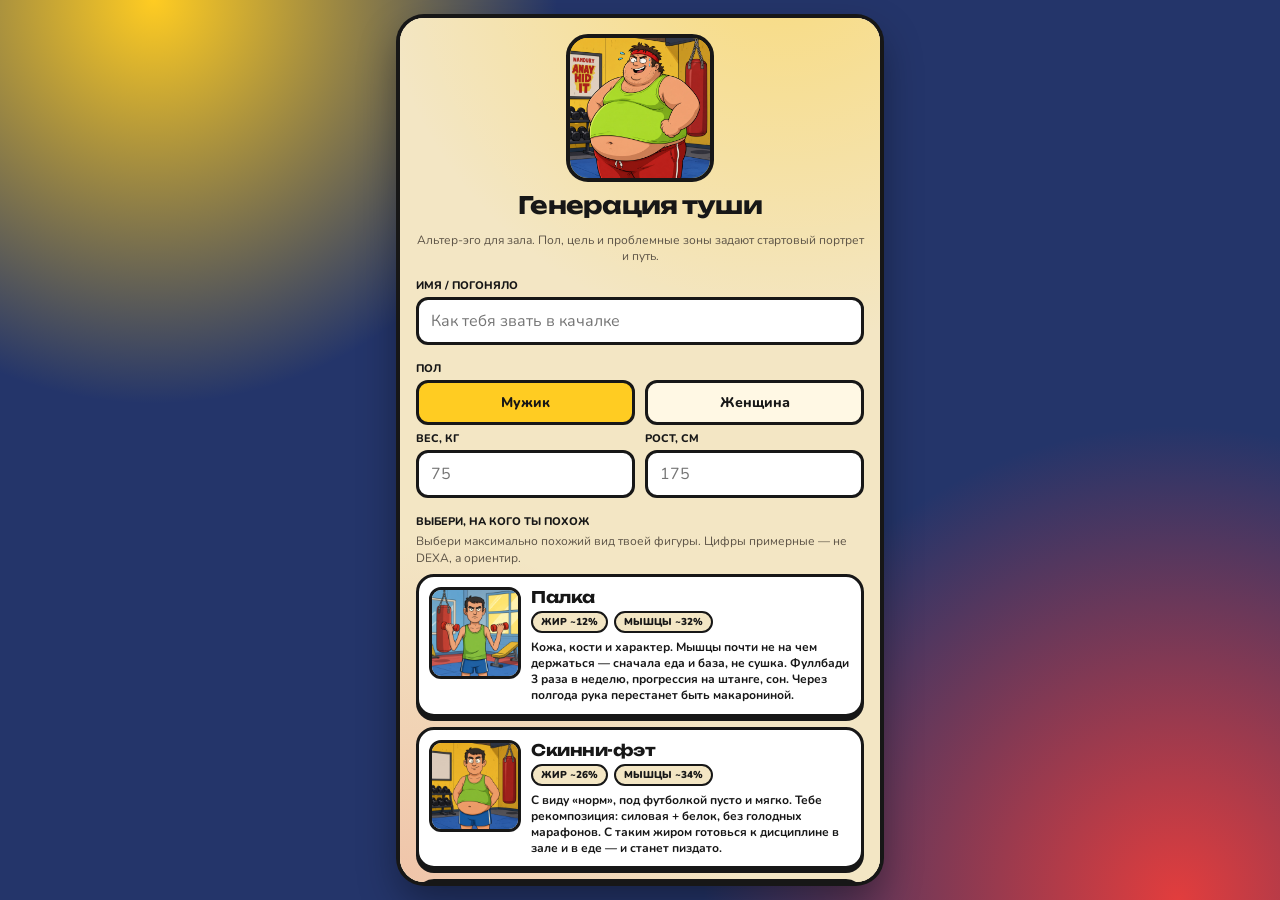
==== index.html @ c58cf20c "Fix Mini App cloud write by calling Telegram storage directly. Keep only the Popkov hero, show a rea" ====
<!DOCTYPE html>
<html lang="ru">
<head>
  <meta charset="UTF-8" />
  <meta name="viewport" content="width=device-width, initial-scale=1, viewport-fit=cover, maximum-scale=1, interactive-widget=overlays-content" />
  <title>Gym RPG — Качалка</title>
  <meta name="theme-color" content="#ffcc22" />
  <script src="https://telegram.org/js/telegram-web-app.js"></script>
  <link rel="preconnect" href="https://fonts.googleapis.com" />
  <link rel="preconnect" href="https://fonts.gstatic.com" crossorigin />
  <link href="https://fonts.googleapis.com/css2?family=Nunito:wght@600;700;800;900&family=Unbounded:wght@700;800;900&display=swap" rel="stylesheet" />
  <link rel="stylesheet" href="css/style.css?v=22" />
</head>
<body>
<div id="boot-veil" class="boot-veil">Грузим героя…</div>
<div class="app">
  <div id="toast"></div>
  <div class="backdrop" id="backdrop"></div>

  <section id="screen-create" class="screen">
    <div class="create-wrap">
      <div class="create-hero"><img id="create-preview" src="assets/hero/m-start-beer.png" alt="" /></div>
      <h2 class="display" style="text-align:center;margin:0 0 6px">Генерация туши</h2>
      <p class="muted" style="text-align:center;margin-bottom:10px">Альтер-эго для зала. Пол, цель и проблемные зоны задают стартовый портрет и путь.</p>
      <p class="muted" id="cloud-status" style="text-align:center;margin-bottom:14px"></p>
      <label class="lbl">Имя / погоняло</label>
      <input class="field" id="char-name" placeholder="Как тебя звать в качалке" enterkeyhint="done" autocomplete="nickname" />
      <label class="lbl">Пол</label>
      <div class="row2">
        <button type="button" class="sex on" data-sex="m">Мужик</button>
        <button type="button" class="sex" data-sex="f">Женщина</button>
      </div>
      <div class="row2">
        <div class="grow">
          <label class="lbl">Вес, кг</label>
          <input class="field" id="char-weight" type="number" min="30" max="250" inputmode="decimal" enterkeyhint="done" placeholder="75" />
        </div>
        <div class="grow">
          <label class="lbl">Рост, см</label>
          <input class="field" id="char-height" type="number" min="120" max="230" inputmode="numeric" enterkeyhint="done" placeholder="175" />
        </div>
      </div>
      <label class="lbl">Выбери, на кого ты похож</label>
      <p class="muted" style="margin:0 0 8px">Выбери максимально похожий вид твоей фигуры. Цифры примерные — не DEXA, а ориентир.</p>
      <div class="body-carousel" id="body-carousel"></div>
      <label class="lbl">Тренировочный стаж</label>
      <div class="exp-chips" id="exp-chips"></div>
      <p class="exp-note" id="exp-note"></p>
      <label class="lbl">Цель</label>
      <select class="field" id="char-goal">
        <option value="gain">Стать машиной (набор)</option>
        <option value="lose">Просушиться (рельеф)</option>
        <option value="fit">Перестать задыхаться (тонус)</option>
      </select>
      <label class="lbl">Проблемные зоны (можно несколько)</label>
      <div class="zones">
        <button type="button" class="zone" data-zone="beer">Пивной живот</button>
        <button type="button" class="zone" data-zone="puzo">Пузико</button>
        <button type="button" class="zone" data-zone="butt">Обвисшая задница</button>
        <button type="button" class="zone" data-zone="arms">Руки-макаронины</button>
        <button type="button" class="zone" data-zone="legs">Куриные ножки</button>
        <button type="button" class="zone" data-zone="slouch">Сутулая псина</button>
        <button type="button" class="zone" data-zone="chest">Впалая грудь</button>
        <button type="button" class="zone" data-zone="neck">Третий подбородок</button>
      </div>
      <button class="btn" id="btn-create">Создать героя</button>
    </div>
  </section>

  <section id="screen-summary" class="screen">
    <div class="create-wrap" id="summary-wrap"></div>
  </section>

  <section id="screen-hero" class="screen">
    <div class="create-wrap" id="hero-screen-wrap"></div>
  </section>

  <section id="screen-app" class="screen">
    <header class="topbar" id="topbar" role="button" tabindex="0" aria-label="Открыть героя">
      <img class="hero-mini" id="top-hero" alt="Герой" />
      <div class="who">
        <b id="top-name">Герой</b>
        <span id="top-title">Ур. 1</span>
        <div class="xp-mini"><i id="top-xp"></i></div>
      </div>
    </header>
    <main>
      <div id="view-map" class="view on">
        <div class="map-scroll" id="world-scroll">
          <div class="world" id="world"></div>
        </div>
        <div class="map-cta">
          <button class="btn pink" id="btn-raid">В бой с текущим боссом</button>
        </div>
      </div>

      <div id="view-plans" class="view">
        <div class="pad">
          <h2 class="display" style="margin:0 0 4px;font-size:20px">Планы</h2>
          <p class="muted" style="margin:0 0 10px">Собери планы заранее. Перед боем выберешь план и день в шторке.</p>
          <div id="plans-list"></div>
          <div class="card compact">
            <h3>Новый план</h3>
            <input class="field" id="plan-name" placeholder="Название плана" enterkeyhint="done" />
            <textarea class="field" id="plan-desc" placeholder="Зачем этот план (необязательно)"></textarea>
            <button class="btn" id="btn-add-plan">Создать план</button>
            <button class="btn ghost" id="btn-template">Вставить шаблон «База»</button>
          </div>
          <div class="card compact" id="program-packs"></div>
        </div>
      </div>

      <div id="view-path" class="view">
        <div class="pad">
          <div class="seg" id="path-tabs">
            <button type="button" data-ptab="xp" class="on">Прокачка</button>
            <button type="button" data-ptab="kills">Трофеи</button>
          </div>
          <div id="path-root"></div>
        </div>
      </div>

      <div id="view-cal" class="view">
        <div class="pad">
          <div class="cal-head">
            <button class="btn tiny ghost" id="cal-prev">←</button>
            <h2 class="display" id="cal-label" style="margin:0;font-size:16px"></h2>
            <button class="btn tiny ghost" id="cal-next">→</button>
          </div>
          <div class="cal-grid" id="cal-grid"></div>
          <div id="cal-day-log" style="margin-top:12px"></div>
        </div>
      </div>

      <div id="view-log" class="view">
        <div class="pad">
          <h2 class="display" style="margin:0 0 8px;font-size:20px">Летопись</h2>
          <div id="history-list"></div>
        </div>
      </div>
    </main>
    <nav class="bottom-nav">
      <button type="button" data-view="map" class="on" aria-label="Карта">
        <svg viewBox="0 0 24 24" aria-hidden="true"><path d="M4 19c3-6 4-3 8-9 3 4 4 1 8 7" fill="none" stroke="currentColor" stroke-width="2.4" stroke-linecap="round"/><circle cx="7" cy="8" r="2.2" fill="currentColor"/><circle cx="17" cy="16" r="2.2" fill="currentColor"/></svg>
        <span>Карта</span>
      </button>
      <button type="button" data-view="plans" aria-label="Планы">
        <svg viewBox="0 0 24 24" aria-hidden="true"><rect x="5" y="3" width="14" height="18" rx="2.5" fill="none" stroke="currentColor" stroke-width="2.2"/><path d="M8 8h8M8 12h8M8 16h5" fill="none" stroke="currentColor" stroke-width="2.2" stroke-linecap="round"/></svg>
        <span>Планы</span>
      </button>
      <button type="button" data-view="path" aria-label="Путь">
        <svg viewBox="0 0 24 24" aria-hidden="true"><path d="M12 3l2.1 4.4 4.9.6-3.6 3.4.9 4.8L12 14.2 7.7 16.8l.9-4.8L5 8l4.9-.6z" fill="currentColor"/></svg>
        <span>Путь</span>
      </button>
      <button type="button" data-view="cal" aria-label="Календарь">
        <svg viewBox="0 0 24 24" aria-hidden="true"><rect x="4" y="5" width="16" height="15" rx="2.5" fill="none" stroke="currentColor" stroke-width="2.2"/><path d="M8 3v4M16 3v4M4 10h16" fill="none" stroke="currentColor" stroke-width="2.2" stroke-linecap="round"/></svg>
        <span>Календарь</span>
      </button>
      <button type="button" data-view="log" aria-label="Журнал">
        <svg viewBox="0 0 24 24" aria-hidden="true"><path d="M6 4h10a3 3 0 013 3v13H8a2 2 0 01-2-2V4z" fill="none" stroke="currentColor" stroke-width="2.2"/><path d="M9 9h7M9 13h7M9 17h4" fill="none" stroke="currentColor" stroke-width="2.2" stroke-linecap="round"/></svg>
        <span>Журнал</span>
      </button>
    </nav>
  </section>

  <section id="screen-battle" class="screen">
    <div class="arena" id="fpv">
      <div class="arena-hud">
        <div class="hp stamina"><i id="stamina-fill"></i><b id="stamina-text">100</b></div>
        <span class="deload-pill" id="deload-flag" hidden>Разгрузка</span>
        <button class="btn tiny ghost finish-raid" id="btn-finish" type="button">Завершить</button>
      </div>
      <div class="boss-stage" id="boss-hitbox">
        <img id="battle-boss" class="boss-fpv" alt="Босс" />
        <div class="blood-layer" id="blood-layer"></div>
        <div class="boss-inscribe" id="battle-boss-name"><span>Босс</span></div>
      </div>
      <div class="hp boss-hp"><i id="hp-fill"></i><b id="hp-text">0 / 0</b></div>
    </div>
    <div class="battle-dock">
      <p class="muted battle-meta" id="battle-day-meta"></p>
      <div class="deck-head">
        <button class="btn tiny ghost" id="deck-prev" type="button">‹</button>
        <div class="deck-dots" id="deck-dots"></div>
        <button class="btn tiny ghost" id="deck-next" type="button">›</button>
      </div>
      <div class="ex-deck" id="deck"></div>
      <div class="hit-bar">
        <button class="btn pink" id="btn-hit" type="button">Нанести урон</button>
      </div>
    </div>
  </section>

  <div class="sheet" id="sheet-finish">
    <div class="grab"></div>
    <h2 class="display" style="margin:0 0 8px;font-size:20px">Завершить рейд?</h2>
    <p>Вы уверены что нужно завершить рейд? Босс ещё может получить.</p>
    <button class="btn pink" id="btn-finish-yes">Уверен, ему хватит</button>
    <button class="btn ghost" id="btn-finish-no">Ещё добью</button>
  </div>

  <div class="modal" id="modal-results" style="max-height:86vh;overflow:auto">
    <h2 class="display" style="margin-top:0">Результаты рейда</h2>
    <div id="results-body"></div>
    <button class="btn lime" id="btn-results-ok">На карту</button>
  </div>

  <div class="sheet" id="sheet">
    <div class="grab"></div>
    <h2 class="display" style="margin:0 0 8px;font-size:20px">Стиль боя</h2>
    <p class="muted" id="sheet-boss"></p>
    <label class="lbl">План</label>
    <div id="sheet-plans"></div>
    <label class="lbl">День</label>
    <div id="sheet-days"></div>
    <label class="check"><input type="checkbox" id="sheet-deload" /> Разгрузочная тренировка (штраф за тот же вес выключен)</label>
    <button class="btn pink" id="btn-start-battle">Ворваться</button>
    <button class="btn ghost" id="btn-sheet-close">Струсить</button>
  </div>

  <div class="modal" id="modal-reward">
    <h2 class="display" id="reward-title" style="margin-top:0">Босс пал</h2>
    <p id="reward-body"></p>
    <button class="btn lime" id="btn-reward-ok">Отлично</button>
  </div>

  <div class="modal" id="modal-event">
    <h2 class="display" id="event-title" style="margin-top:0">Событие</h2>
    <p id="event-text"></p>
    <button class="btn" id="btn-event-ok">Принял</button>
  </div>

  <div class="modal" id="modal-day" style="max-height:86vh;overflow:auto">
    <h2 class="display" id="day-modal-title" style="margin-top:0">День</h2>
    <label class="lbl">Название дня</label>
    <input class="field" id="day-name" placeholder="Например: Жимный" enterkeyhint="done" />
    <label class="lbl">Описание дня</label>
    <textarea class="field" id="day-desc" placeholder="Зачем этот день"></textarea>
    <h3 class="day-sec">Упражнения</h3>
    <div id="day-ex-list"></div>
    <button class="btn ghost" id="btn-add-ex">+ Упражнение</button>
    <div class="flex" style="margin-top:10px">
      <button class="btn ghost" id="btn-day-cancel">Отмена</button>
      <button class="btn" id="btn-day-save">Сохранить</button>
    </div>
  </div>

  <div class="modal" id="modal-nudge">
    <h2 class="display" style="margin-top:0">Время качаться, соберись</h2>
    <blockquote class="quote" id="nudge-quote"></blockquote>
    <p class="quote-src" id="nudge-source"></p>
    <button class="btn lime" id="btn-nudge-ok">Я помню</button>
    <button class="btn ghost" id="btn-nudge-weak">Я слабый гой</button>
  </div>
</div>

<div id="kb-layer" class="kb-layer" aria-hidden="true">
  <div class="kb-sheet" id="kb-sheet">
    <div class="kb-sheet-head" id="kb-sheet-head"></div>
    <div class="kb-sheet-body" id="kb-sheet-body">
      <div id="kb-proxy"></div>
      <div id="kb-hit" hidden>
        <div class="row2">
          <input class="field" id="hit-w" type="text" inputmode="text" enterkeyhint="next" placeholder="Вес, кг · 20+20" />
          <input class="field" id="hit-r" type="text" inputmode="text" enterkeyhint="go" placeholder="Повторы · 8+2" />
        </div>
        <label class="check" id="hit-bw-wrap" hidden>
          <input type="checkbox" id="hit-bw" /> Со своим весом
        </label>
        <button class="btn pink" id="btn-hit-go" type="button">Нанести урон</button>
      </div>
    </div>
  </div>
  <button type="button" class="kb-veil" id="kb-veil" tabindex="-1" aria-label="Закрыть клавиатуру"></button>
</div>

<script src="js/data.js?v=12"></script>
<script src="js/tg.js?v=4"></script>
<script src="js/app.js?v=23"></script>
</body>
</html>
---- css/style.css ----
:root {
  --ink: #171717;
  --ink-soft: #5c5346;
  --paper: #f3e6c4;
  --paper-2: #fff8e4;
  --gold: #ffcc22;
  --gold-2: #ff9900;
  --crimson: #e23d3d;
  --cyan: #3d8fff;
  --lime: #c4f04a;
  --navy: #2a4a9a;
  --ok: #2f9e44;
  --shadow: #171717;
  --nav-h: 70px;
  --top-h: 56px;
  --tg-safe-t: 0px;
  --tg-safe-b: 0px;
  --safe-t: max(env(safe-area-inset-top, 0px), var(--tg-safe-t));
  --safe-b: max(env(safe-area-inset-bottom, 0px), var(--tg-safe-b));
  --app-h: 100dvh;
  --vv-top: 0px;
  --kb: 0px;
}

* { box-sizing: border-box; }

html, body {
  margin: 0;
  width: 100%;
  height: 100%;
  overflow: hidden;
  background: #1a2748;
  color: var(--ink);
  font-family: "Nunito", "Segoe UI", Tahoma, sans-serif;
  overscroll-behavior: none;
}

body {
  display: flex;
  justify-content: center;
  align-items: stretch;
  min-height: var(--app-h, 100dvh);
  height: var(--app-h, 100dvh);
  background:
    radial-gradient(circle at 12% 0%, #ffcc22 0%, transparent 28%),
    radial-gradient(circle at 92% 100%, #e23d3d 0%, transparent 32%),
    #24356a;
}

.app {
  width: 100%;
  max-width: 480px;
  height: var(--app-h, 100dvh);
  max-height: var(--app-h, 100dvh);
  background: var(--navy);
  position: relative;
  overflow: hidden;
  box-shadow: 0 0 0 4px #171717, 0 18px 40px rgba(0,0,0,.4);
}

@media (max-width: 519px) {
  html, body {
    position: fixed;
    left: 0;
    right: 0;
    top: var(--vv-top, 0px);
    width: 100%;
    height: var(--app-h, 100dvh);
  }
  .app {
    max-width: none;
    height: 100%;
    max-height: none;
    box-shadow: none;
  }
}

@media (min-width: 520px) {
  html, body { position: relative; height: 100%; min-height: 100%; overflow: auto; }
  body { padding: 18px 0; align-items: center; }
  .app {
    height: min(calc(100dvh - 36px), 920px);
    max-height: calc(100dvh - 36px);
    min-height: 0;
    border-radius: 24px;
    background: var(--paper);
  }
}

html.tg-app, html.tg-app body {
  position: fixed;
  left: 0;
  right: 0;
  top: 0;
  width: 100%;
  height: var(--app-h, 100dvh);
  overflow: hidden;
}
html.tg-app body { padding: 0; align-items: stretch; }
html.tg-app .app {
  max-width: none;
  width: 100%;
  height: 100%;
  max-height: none;
  min-height: 0;
  border-radius: 0;
  box-shadow: none;
}

.boot-veil {
  position: fixed;
  inset: 0;
  z-index: 9999;
  display: flex;
  align-items: center;
  justify-content: center;
  background: #1a2748;
  color: var(--gold);
  font-family: "Unbounded", "Trebuchet MS", sans-serif;
  font-weight: 800;
  font-size: 18px;
}
html.boot-done .boot-veil { display: none; }

h1, h2, h3, .display {
  font-family: "Unbounded", "Trebuchet MS", sans-serif;
  letter-spacing: -0.03em;
}

button, input, select, textarea {
  font-family: inherit;
  touch-action: manipulation;
}

.screen { display: none; height: 100%; }
.screen.on { display: flex; flex-direction: column; height: 100%; min-height: 0; }

#screen-create, #screen-summary, #screen-hero {
  overflow: hidden;
  background: var(--paper);
}
#screen-create .create-wrap,
#screen-summary .create-wrap,
#screen-hero .create-wrap {
  flex: 1;
  min-height: 0;
  overflow-x: hidden;
  overflow-y: auto;
  -webkit-overflow-scrolling: touch;
  overscroll-behavior: contain;
  touch-action: pan-y;
  padding: max(16px, var(--safe-t)) 16px max(28px, var(--safe-b));
}
#screen-app { height: 100%; min-height: 0; overflow: hidden; background: var(--navy); }
#screen-app main {
  flex: 1;
  min-height: 0;
  overflow: hidden;
}
#view-plans, #view-path, #view-cal, #view-log {
  height: 100%;
  overflow: auto;
  -webkit-overflow-scrolling: touch;
  background: var(--paper);
  scroll-padding: 20px 12px 80px;
}

.view { display: none; }
.view.on { display: block; }

.btn {
  width: 100%;
  border: 3px solid var(--ink);
  background: var(--gold);
  color: var(--ink);
  font-weight: 900;
  font-size: 14px;
  padding: 12px 14px;
  min-height: 44px;
  border-radius: 14px;
  cursor: pointer;
  box-shadow: 0 4px 0 var(--ink);
  text-transform: uppercase;
  letter-spacing: 0.04em;
}
.btn:active { transform: translateY(2px); box-shadow: 0 2px 0 var(--ink); }
.btn[disabled] { opacity: 0.5; pointer-events: none; box-shadow: 0 4px 0 var(--ink); transform: none; }
.btn + .btn { margin-top: 10px; }
.flex > .btn + .btn,
.row2 > .btn + .btn,
.deck-head > .btn + .btn { margin-top: 0; }
.btn.pink { background: var(--crimson); color: #fff; }
.btn.cyan { background: var(--cyan); color: #fff; }
.btn.lime { background: var(--lime); color: var(--ink); }
.btn.ghost {
  background: var(--paper-2);
  color: var(--ink);
}
.btn.tiny {
  width: auto;
  padding: 6px 10px;
  min-height: 36px;
  font-size: 11px;
  border-radius: 10px;
  box-shadow: 0 3px 0 var(--ink);
}

.field {
  width: 100%;
  border: 3px solid var(--ink);
  background: #fff;
  border-radius: 12px;
  padding: 10px 12px;
  font-size: 16px;
  margin-bottom: 10px;
  color: var(--ink);
  scroll-margin: 28px;
  scroll-margin-bottom: 96px;
}
.field:focus, textarea.field:focus, select.field:focus {
  outline: none;
  box-shadow: 0 0 0 3px var(--gold), 0 4px 0 var(--ink);
}
textarea.field { min-height: 64px; resize: vertical; }
label.lbl {
  display: block;
  font-weight: 800;
  font-size: 11px;
  text-transform: uppercase;
  margin: 6px 0 4px;
}

.check {
  display: flex;
  align-items: center;
  gap: 10px;
  font-weight: 800;
  margin: 8px 0;
  user-select: none;
}
.check[hidden], [hidden] { display: none !important; }
.check input { width: 20px; height: 20px; accent-color: var(--gold-2); }

.create-wrap {
  padding: 20px 18px 32px;
  overflow: auto;
  -webkit-overflow-scrolling: touch;
  overscroll-behavior: contain;
  background:
    radial-gradient(circle at 80% -10%, rgba(255,204,34,.45) 0%, transparent 40%),
    radial-gradient(circle at 0% 100%, rgba(226,61,61,.2) 0%, transparent 35%),
    var(--paper);
}
.create-hero {
  display: flex;
  justify-content: center;
  margin-bottom: 8px;
}
.create-hero img {
  width: 148px;
  height: 148px;
  object-fit: contain;
  border-radius: 22px;
  border: 4px solid var(--ink);
  background: var(--gold);
}
.row2 { display: flex; gap: 10px; }

.topbar {
  flex: 0 0 auto;
  flex-shrink: 0;
  min-height: var(--top-h);
  display: flex;
  align-items: center;
  gap: 10px;
  padding: calc(10px + var(--safe-t)) 12px 10px;
  background: var(--gold);
  border-bottom: 4px solid var(--ink);
  position: relative;
  z-index: 4;
  overflow: visible;
  cursor: pointer;
}
.topbar img.hero-mini {
  width: 38px;
  height: 38px;
  object-fit: contain;
  border-radius: 12px;
  border: 3px solid var(--ink);
  background: #fff;
  cursor: pointer;
}
.topbar .who { flex: 1; min-width: 0; }
.topbar .who b {
  display: block;
  font-size: 13px;
  line-height: 1.1;
  white-space: nowrap;
  overflow: hidden;
  text-overflow: ellipsis;
}
.topbar .who span { font-size: 10px; font-weight: 800; opacity: 0.75; }
.xp-mini {
  height: 8px;
  background: #171717;
  border: 2px solid var(--ink);
  border-radius: 99px;
  overflow: hidden;
  margin-top: 3px;
}
.xp-mini i {
  display: block;
  height: 100%;
  background: var(--cyan);
  width: 0%;
}

.bottom-nav {
  flex: 0 0 auto;
  flex-shrink: 0;
  display: flex;
  align-items: center;
  justify-content: space-between;
  gap: 4px;
  width: 100%;
  padding: 8px 8px max(10px, var(--safe-b));
  margin: 0;
  border-radius: 28px 28px 0 0;
  background: linear-gradient(180deg, #ffe27a 0%, #ffcc22 32%, #f0a010 78%, #e08900 100%);
  border-top: 4px solid var(--ink);
  box-shadow:
    inset 0 4px 0 rgba(255,255,255,.38),
    inset 0 -3px 0 rgba(120, 50, 0, .22);
  z-index: 8;
}
.bottom-nav button {
  flex: 1 1 0;
  min-width: 44px;
  max-width: 56px;
  min-height: 46px;
  height: 46px;
  padding: 0;
  border: 3px solid transparent;
  background: transparent;
  color: #fff4d6;
  cursor: pointer;
  border-radius: 99px;
  display: flex;
  flex-direction: row;
  align-items: center;
  justify-content: center;
  gap: 0;
  box-shadow: none;
  font-family: "Unbounded", "Nunito", sans-serif;
  filter: drop-shadow(0 1px 0 rgba(90, 40, 0, .35));
}
.bottom-nav button svg {
  width: 22px;
  height: 22px;
  display: block;
  flex-shrink: 0;
}
.bottom-nav button span {
  max-width: 0;
  margin: 0;
  opacity: 0;
  overflow: hidden;
  white-space: nowrap;
  font-size: 10px;
  font-weight: 900;
  letter-spacing: 0.04em;
  text-transform: uppercase;
  pointer-events: none;
  transition: max-width 0.22s ease, opacity 0.16s ease, margin 0.22s ease;
}
.bottom-nav button.on {
  flex: 1.7 1 auto;
  max-width: none;
  min-width: 118px;
  padding: 0 12px;
  color: #fff6d6;
  background: linear-gradient(180deg, #8a4a1c 0%, #5a2c10 55%, #3d1a08 100%);
  border: 3px solid var(--ink);
  box-shadow: inset 0 3px 0 rgba(255,255,255,.16), 0 3px 0 #2a1408;
  filter: none;
}
.bottom-nav button.on span {
  max-width: 110px;
  opacity: 1;
  margin-left: 7px;
}
.bottom-nav button:active { transform: translateY(1px); }

#view-map {
  height: 100%;
  flex-direction: column;
  overflow: hidden;
}
#view-map.on { display: flex; }
.map-scroll {
  flex: 1;
  min-height: 0;
  overflow-x: hidden;
  overflow-y: auto;
  -webkit-overflow-scrolling: touch;
  overscroll-behavior: contain;
  touch-action: pan-y;
  background:
    radial-gradient(ellipse 90% 42% at 50% -8%, rgba(255, 204, 34, .28), transparent 55%),
    radial-gradient(ellipse 70% 50% at 100% 80%, rgba(226, 61, 61, .14), transparent 50%),
    linear-gradient(180deg, #5b8eef 0%, #2f56c4 34%, #24356a 68%, #162044 100%);
  scrollbar-width: none;
}
.map-scroll::-webkit-scrollbar { width: 0; display: none; }
.world {
  position: relative;
  width: 100%;
  min-height: 100%;
  overflow: hidden;
}
.world svg.map-art {
  position: absolute;
  left: 0;
  top: 0;
  width: 100%;
  height: 100%;
  pointer-events: none;
  overflow: visible;
}
.boss-node {
  position: absolute;
  width: 136px;
  transform: translate(-50%, -50%);
  text-align: center;
  z-index: 2;
}
.boss-node .pedestal {
  width: 86px;
  height: 86px;
  margin: 0 auto;
  border-radius: 22px;
  border: 4px solid var(--ink);
  background: #fff3c2;
  overflow: hidden;
  box-shadow: 0 5px 0 var(--ink);
  position: relative;
}
.boss-node img {
  width: 100%;
  height: 100%;
  object-fit: cover;
  object-position: center 18%;
}
.boss-node.locked .pedestal { filter: grayscale(1) brightness(0.6); }
.boss-node.done .pedestal { box-shadow: 0 5px 0 var(--ink), 0 0 0 4px var(--lime); }
.boss-node.current .pedestal {
  box-shadow: 0 5px 0 var(--ink), 0 0 0 4px var(--crimson);
  animation: pulse 1.4s ease-in-out infinite;
}
.boss-node .lock {
  position: absolute;
  inset: 0;
  display: flex;
  align-items: center;
  justify-content: center;
  font-size: 26px;
  background: rgba(0,0,0,.28);
}
.boss-node.done .lock, .boss-node.current .lock { display: none; }
.boss-node .loc-banner {
  margin: 5px auto 0;
  display: inline-flex;
  align-items: center;
  gap: 4px;
  max-width: 100%;
  background: #fff;
  border: 3px solid var(--ink);
  border-radius: 8px;
  padding: 2px 6px 2px 3px;
  font-size: 9px;
  font-weight: 900;
  line-height: 1.15;
  text-transform: uppercase;
}
.boss-node .loc-banner i {
  width: 12px;
  height: 12px;
  border-radius: 4px;
  background: var(--crimson);
  flex-shrink: 0;
}
.boss-node .nm {
  margin-top: 3px;
  font-size: 11px;
  font-weight: 900;
  line-height: 1.15;
  color: var(--ink);
  background: var(--lime);
  border: 3px solid var(--ink);
  border-radius: 8px;
  padding: 3px 5px;
  transform: skewX(-8deg);
}
.boss-node .nm span { display: block; transform: skewX(8deg); }
.player-pin {
  position: absolute;
  width: 54px;
  z-index: 3;
  transform: translate(-50%, -50%);
  filter: drop-shadow(0 6px 0 rgba(23,23,23,.25));
  animation: bob 2s ease-in-out infinite;
}
.player-pin img {
  width: 58px;
  height: 58px;
  object-fit: contain;
  border-radius: 16px;
  border: 4px solid var(--ink);
  background: var(--gold);
}
.player-pin b {
  display: block;
  text-align: center;
  font-size: 10px;
  background: var(--crimson);
  color: #fff;
  border: 3px solid var(--ink);
  border-radius: 99px;
  margin-top: -8px;
  position: relative;
}

@keyframes pulse { 50% { transform: scale(1.05); } }
@keyframes bob { 50% { transform: translate(-50%, calc(-50% - 8px)); } }

.map-cta {
  flex: 0 0 auto;
  padding: 8px 12px 10px;
  background: var(--paper);
  border-top: 3px solid var(--ink);
}

.pad { padding: 12px 14px 18px; }
.card {
  background: var(--paper-2);
  border: 3px solid var(--ink);
  border-radius: 16px;
  padding: 10px 12px;
  margin-bottom: 8px;
  box-shadow: 0 4px 0 var(--ink);
}
.card.compact { padding: 10px; }
.card h3 { margin: 0 0 4px; font-size: 14px; overflow-wrap: anywhere; }
.muted { color: var(--ink-soft); font-size: 12px; line-height: 1.35; overflow-wrap: anywhere; }
.grow { min-width: 0; }
.plan-head {
  display: flex;
  align-items: flex-start;
  gap: 8px;
}
.plan-desc {
  overflow-wrap: anywhere;
  word-break: break-word;
}
.plan-tools {
  flex: 0 0 auto;
  display: flex;
  gap: 6px;
  align-items: flex-start;
}
.plan-tools > .btn + .btn { margin-top: 0; }
.plan-chevron {
  width: 36px;
  min-width: 36px;
  padding: 0;
  display: flex;
  align-items: center;
  justify-content: center;
}
.plan-chevron svg {
  width: 18px;
  height: 18px;
  display: block;
  transition: transform 0.18s ease;
}
.plan-chevron.open svg { transform: rotate(180deg); }
.plan-card.shut .plan-body { display: none; }
#program-packs.card { margin-top: 4px; }
#program-packs .pack-card:last-child { margin-bottom: 0; }
.tag {
  display: inline-block;
  background: var(--navy);
  color: #fff;
  border: 2px solid var(--ink);
  border-radius: 99px;
  padding: 2px 8px;
  font-size: 11px;
  font-weight: 800;
}
.kill-chip {
  display: inline-block;
  background: #171717;
  color: var(--lime);
  border: 3px solid var(--ink);
  border-radius: 10px;
  padding: 6px 10px;
  font-size: 12px;
  font-weight: 900;
}

.path-hero {
  display: flex;
  gap: 10px;
  align-items: center;
}
.path-hero img {
  width: 76px;
  height: 76px;
  object-fit: contain;
  border-radius: 18px;
  border: 3px solid var(--ink);
  background: var(--gold);
}
.xp-bar {
  height: 16px;
  border: 3px solid var(--ink);
  border-radius: 99px;
  background: #171717;
  overflow: hidden;
}
.xp-bar span {
  display: block;
  height: 100%;
  background: linear-gradient(90deg, var(--cyan), #7ad0ff);
  width: 0%;
}
.level-row {
  display: flex;
  gap: 10px;
  padding: 8px 0;
  border-bottom: 2px dashed #d9c79a;
}
.level-row .dot {
  width: 26px;
  height: 26px;
  border-radius: 50%;
  border: 3px solid var(--ink);
  display: flex;
  align-items: center;
  justify-content: center;
  font-size: 11px;
  font-weight: 900;
  flex-shrink: 0;
  background: #fff;
}
.level-row.done .dot { background: var(--lime); }
.level-row.now .dot { background: var(--crimson); color: #fff; }
.level-row.now {
  background: #ffe08a;
  margin: 0 -8px;
  padding: 8px 8px;
  border-radius: 12px;
}

.cal-head {
  display: flex;
  justify-content: space-between;
  align-items: center;
  margin-bottom: 10px;
}
.cal-grid {
  display: grid;
  grid-template-columns: repeat(7, 1fr);
  gap: 4px;
}
.cal-grid .dow {
  text-align: center;
  font-size: 10px;
  font-weight: 800;
  opacity: 0.6;
}
.cal-day {
  aspect-ratio: 1;
  border: 2px solid var(--ink);
  border-radius: 10px;
  background: #fff;
  font-weight: 800;
  font-size: 12px;
  min-height: 36px;
  position: relative;
}
.cal-day.empty { border-color: transparent; background: transparent; }
.cal-day.today { background: var(--gold); }
.cal-day.has { background: var(--lime); cursor: pointer; }
.cal-day.has::after {
  content: "";
  position: absolute;
  bottom: 3px; left: 50%;
  width: 6px; height: 6px;
  background: var(--crimson);
  border-radius: 50%;
  transform: translateX(-50%);
}

#screen-battle {
  background: #1d2c5c;
  color: var(--ink);
  height: 100%;
  overflow: hidden;
  padding-top: max(8px, var(--safe-t));
  padding-bottom: max(8px, var(--safe-b));
}
.arena {
  position: relative;
  flex: 1 1 40%;
  min-height: 160px;
  display: flex;
  flex-direction: column;
  overflow: hidden;
  background:
    linear-gradient(180deg, #3d6ad6 0%, #2a4a9a 55%, #1d2c5c 100%);
  border-bottom: 4px solid var(--ink);
}
.arena.hurt { animation: hurtFlash 0.35s both; }
.arena-hud {
  display: flex;
  align-items: center;
  gap: 8px;
  padding: 10px 10px 0;
  z-index: 6;
  flex-shrink: 0;
}
.arena-hud .finish-raid {
  margin-left: auto;
  background: #fff;
  color: var(--ink);
}
.boss-stage {
  position: relative;
  flex: 1;
  min-height: 0;
  margin: 6px 10px 0;
  border-radius: 22px;
  border: 4px solid var(--ink);
  background: linear-gradient(180deg, #4d7ae0 0%, #24356a 100%);
  box-shadow: 0 6px 0 var(--ink);
  overflow: hidden;
}
.boss-fpv {
  width: 100%;
  height: 100%;
  object-fit: cover;
  object-position: top center;
  display: block;
  pointer-events: none;
}
.boss-stage.impact { animation: impactShake 0.28s ease-out; }
.blood-layer {
  position: absolute;
  inset: 0;
  pointer-events: none;
  overflow: hidden;
}
.blood-pop {
  position: absolute;
  width: 42%;
  max-width: 160px;
  pointer-events: none;
  mix-blend-mode: multiply;
  animation: bloodPop 0.42s ease-out forwards;
}
.blood-sheet {
  position: absolute;
  width: 128px;
  height: 128px;
  background: url("../assets/fx/blood-sheet.png") 0 0 / 400% 400% no-repeat;
  mix-blend-mode: multiply;
  pointer-events: none;
  animation: bloodSheet 0.42s steps(16) forwards;
}
.boss-inscribe {
  position: absolute;
  right: 4px;
  bottom: 8px;
  max-width: 72%;
  background: var(--lime);
  color: var(--ink);
  border: 3px solid var(--ink);
  box-shadow: 4px 4px 0 var(--ink);
  padding: 5px 12px;
  transform: skewX(-12deg);
  z-index: 5;
  pointer-events: none;
}
.boss-inscribe span {
  display: block;
  transform: skewX(12deg);
  font-family: "Unbounded", sans-serif;
  font-size: 12px;
  font-weight: 900;
  text-transform: uppercase;
  line-height: 1.15;
  text-align: right;
}
.boss-hp {
  margin: 6px 12px 8px;
  position: relative;
  z-index: 5;
}
.hp {
  position: relative;
  height: 20px;
  border: 3px solid var(--ink);
  border-radius: 99px;
  overflow: hidden;
  background: #171717;
}
.hp i {
  display: block;
  height: 100%;
  width: 100%;
  background: linear-gradient(90deg, #b91c1c, #ef4444);
}
.hp b {
  position: absolute;
  inset: 0;
  display: flex;
  align-items: center;
  justify-content: center;
  font-size: 11px;
  font-weight: 900;
  color: #fff;
  text-shadow: 0 1px 0 #000;
}
.stamina { width: 118px; flex-shrink: 0; }
.stamina i { background: linear-gradient(90deg, #22c55e, #a3e635); }
.deload-pill {
  display: inline-block;
  background: var(--cyan);
  color: #fff;
  font-weight: 900;
  font-size: 10px;
  padding: 4px 8px;
  border-radius: 99px;
  border: 2px solid var(--ink);
  text-transform: uppercase;
}
.deload-pill[hidden] { display: none !important; }

.battle-dock {
  flex: 0 0 auto;
  display: flex;
  flex-direction: column;
  padding: 10px 0 12px;
  background: var(--paper);
}
.battle-meta {
  color: var(--ink-soft);
  margin: 0 12px 8px;
  font-weight: 800;
  font-size: 11px;
}
.deck-head {
  display: flex;
  align-items: center;
  gap: 8px;
  margin: 0 12px 8px;
}
.deck-dots {
  flex: 1;
  display: flex;
  justify-content: center;
  gap: 6px;
  flex-wrap: wrap;
}
.deck-dots i {
  width: 8px;
  height: 8px;
  border-radius: 50%;
  background: #cbb892;
  display: inline-block;
  border: 2px solid var(--ink);
  cursor: pointer;
}
.deck-dots i.on { background: var(--gold); }
.ex-deck {
  display: flex;
  gap: 12px;
  height: 210px;
  overflow-x: auto;
  overflow-y: hidden;
  scroll-snap-type: x mandatory;
  scroll-padding-inline: 14%;
  padding: 0;
  position: relative;
  -webkit-overflow-scrolling: touch;
  touch-action: pan-x;
  scrollbar-width: none;
  overscroll-behavior-x: contain;
}
.ex-deck::-webkit-scrollbar { height: 0; display: none; }
.ex-card {
  flex: 0 0 72%;
  width: 72%;
  min-width: 72%;
  max-width: 72%;
  height: 100%;
  overflow-y: auto;
  -webkit-overflow-scrolling: touch;
  background: var(--paper-2);
  border: 3px solid var(--ink);
  border-radius: 14px;
  padding: 10px 12px;
  box-shadow: 0 3px 0 var(--ink);
  box-sizing: border-box;
  scroll-snap-align: center;
  scroll-snap-stop: always;
}
.ex-card:first-child { margin-left: 14%; }
.ex-card:last-child { margin-right: 14%; }
.ex-card h3 {
  margin: 0 0 4px;
  font-size: 15px;
}
.ex-card .ex-mini-n {
  font-size: 10px;
  font-weight: 900;
  opacity: 0.55;
}
.set-log {
  margin: 6px 0 4px;
  font-size: 12px;
}
.set-item {
  display: block;
  font-size: 12px;
  font-weight: 700;
  padding: 6px 0 6px 8px;
  margin: 4px 0;
  border-left: 3px solid var(--ink);
  border-bottom: 0;
  background: rgba(255,255,255,.35);
  border-radius: 0 10px 10px 0;
}
.set-item .set-n {
  font-size: 10px;
  text-transform: uppercase;
  letter-spacing: 0.04em;
  opacity: 0.55;
  font-weight: 900;
}
.set-item .set-line { line-height: 1.35; }
.set-item .dmg {
  color: var(--crimson);
  font-weight: 900;
  margin-top: 2px;
}
.history-sets { padding-left: 0; list-style: none; }
.history-sets > li { margin: 8px 0; }
.history-sets .set-lines {
  margin: 4px 0 0;
  padding-left: 14px;
  list-style: none;
}
.history-sets .set-lines li {
  border-left: 3px solid var(--ink);
  padding: 3px 0 3px 8px;
  margin: 3px 0;
  font-weight: 700;
  font-size: 12px;
}

.seg {
  display: grid;
  grid-template-columns: 1fr 1fr;
  gap: 6px;
  margin-bottom: 12px;
}
.seg button {
  border: 3px solid var(--ink);
  border-radius: 12px;
  padding: 8px 8px;
  min-height: 40px;
  font-weight: 900;
  text-transform: uppercase;
  font-size: 11px;
  background: var(--paper-2);
  box-shadow: 0 3px 0 var(--ink);
  cursor: pointer;
}
.seg button.on {
  background: var(--gold);
}

.trophy-card {
  display: flex;
  gap: 10px;
  align-items: flex-start;
}
.trophy-card img {
  width: 72px;
  height: 72px;
  object-fit: cover;
  border-radius: 16px;
  border: 3px solid var(--ink);
  background: #fff;
  flex-shrink: 0;
}
.trophy-card h3 { margin: 4px 0 2px; font-size: 14px; }
.trophy-card .blurb {
  margin: 6px 0 8px;
  font-size: 12px;
  font-weight: 700;
  line-height: 1.35;
}
.rev-tag {
  display: inline-block;
  margin-top: 4px;
  background: var(--crimson);
  color: #fff;
  border: 3px solid var(--ink);
  border-radius: 99px;
  font-size: 9px;
  font-weight: 900;
  padding: 2px 7px;
  text-transform: uppercase;
}
.boss-inscribe small {
  display: block;
  transform: skewX(12deg);
  font-size: 9px;
  font-weight: 800;
}
.hit-bar {
  margin: 10px 12px 0;
  flex-shrink: 0;
}
.hit-bar .btn { margin-top: 0; }

.dmg-float {
  position: absolute;
  z-index: 8;
  color: #fff;
  font-family: "Unbounded", sans-serif;
  font-size: 26px;
  font-weight: 900;
  pointer-events: none;
  text-shadow: 0 2px 0 #171717, 0 0 12px #e23d3d;
  animation: floatUp 0.9s ease-out forwards;
}

@keyframes impactShake {
  0%, 100% { transform: translate(0, 0); }
  18% { transform: translate(5px, -3px); }
  36% { transform: translate(-6px, 4px); }
  54% { transform: translate(4px, 3px); }
  72% { transform: translate(-3px, -2px); }
}
@keyframes bloodPop {
  0% { transform: scale(0.35) rotate(var(--r, 0deg)); opacity: 0; }
  22% { transform: scale(1.12) rotate(var(--r, 0deg)); opacity: 1; }
  100% { transform: scale(1.2) rotate(var(--r, 0deg)); opacity: 0; }
}
@keyframes bloodSheet {
  to { background-position: 100% 100%; }
}
@keyframes hurtFlash {
  0%, 100% { filter: none; }
  40% { filter: saturate(1.4) hue-rotate(-20deg); }
}
@keyframes floatUp {
  0% { transform: translateY(0) scale(0.6); opacity: 0; }
  20% { transform: translateY(-16px) scale(1.15); opacity: 1; }
  100% { transform: translateY(-64px); opacity: 0; }
}

.backdrop {
  position: absolute;
  inset: 0;
  background: rgba(23,23,23,.5);
  display: none;
  z-index: 40;
}
.backdrop.on { display: block; }
.sheet {
  position: absolute;
  left: 0;
  right: 0;
  bottom: 0;
  width: 100%;
  transform: translateY(110%);
  transition: transform 0.32s cubic-bezier(.16,1,.3,1);
  background: var(--paper);
  color: var(--ink);
  border-radius: 24px 24px 0 0;
  border: 4px solid var(--ink);
  border-bottom: 0;
  z-index: 41;
  max-height: 86%;
  overflow: auto;
  padding: 16px 14px 24px;
  pointer-events: none;
  visibility: hidden;
}
.sheet.on {
  transform: translateY(0);
  pointer-events: auto;
  visibility: visible;
}
.grab {
  width: 48px; height: 6px;
  background: #d9c79a;
  border-radius: 99px;
  margin: 0 auto 12px;
}

.plan-chip {
  display: inline-block;
  padding: 8px 12px;
  min-height: 36px;
  border: 3px solid var(--ink);
  border-radius: 99px;
  font-weight: 800;
  font-size: 13px;
  margin: 0 6px 8px 0;
  background: #fff;
  cursor: pointer;
}
.plan-chip.on { background: var(--gold); }

.day-pick {
  width: 100%;
  text-align: left;
  margin-bottom: 8px;
  text-transform: none;
  letter-spacing: 0;
}

.modal {
  position: absolute;
  left: 50%;
  top: 50%;
  width: min(92%, 420px);
  transform: translate(-50%, -50%) scale(0.92);
  background: var(--paper);
  color: var(--ink);
  border: 4px solid var(--ink);
  border-radius: 22px;
  padding: 18px;
  z-index: 50;
  display: none;
  box-shadow: 0 10px 0 var(--ink);
}
.modal.on { display: block; animation: pop 0.25s ease-out; }
@keyframes pop {
  from { transform: translate(-50%, -46%) scale(0.9); opacity: 0; }
  to { transform: translate(-50%, -50%) scale(1); opacity: 1; }
}

#toast {
  position: fixed;
  top: max(12px, var(--safe-t));
  left: 50%;
  transform: translateX(-50%) translateY(-120px);
  width: min(92%, 400px);
  background: var(--gold);
  color: var(--ink);
  border: 4px solid var(--ink);
  border-radius: 14px;
  padding: 10px 14px;
  font-weight: 800;
  z-index: 100000;
  text-align: center;
  opacity: 0;
  transition: 0.35s;
  pointer-events: none;
}
#toast.on {
  transform: translateX(-50%) translateY(0);
  opacity: 1;
}
#toast.warn { background: var(--crimson); color: #fff; }

.flex { display: flex; gap: 8px; }
.grow { flex: 1; min-width: 0; }
.hint {
  background: #fff3c4;
  border: 3px dashed var(--ink);
  border-radius: 14px;
  padding: 10px;
  font-size: 13px;
  font-weight: 700;
  margin-bottom: 10px;
}

.ex-edit {
  background: #fff;
  border: 2px solid var(--ink);
  border-radius: 14px;
  padding: 12px;
  margin-bottom: 12px;
}
.ex-edit-head {
  display: flex;
  align-items: center;
  gap: 8px;
  margin: 0 0 10px;
}
.ex-edit-num {
  flex-shrink: 0;
  width: 28px;
  height: 28px;
  border-radius: 8px;
  border: 2px solid var(--ink);
  background: var(--gold);
  font-family: "Unbounded", "Nunito", sans-serif;
  font-size: 13px;
  font-weight: 900;
  display: flex;
  align-items: center;
  justify-content: center;
}
.ex-edit-head h3 {
  margin: 0;
  font-size: 14px;
  font-family: "Unbounded", "Nunito", sans-serif;
}
.day-sec {
  font-family: "Unbounded", "Nunito", sans-serif;
  font-size: 16px;
  margin: 18px 0 10px;
}
.ex-edit .btn.tiny { margin-top: 4px; }

.history-sets { font-size: 13px; margin-top: 8px; }
.history-sets li { margin: 2px 0; }

.event-enemy { border-color: var(--crimson); }
.event-hero { border-color: #7c3aed; }
.event-buff { border-color: var(--ok); }

.sex, .zone {
  border: 3px solid var(--ink);
  background: var(--paper-2);
  color: var(--ink);
  font-weight: 800;
  border-radius: 12px;
  cursor: pointer;
  padding: 10px;
  min-height: 44px;
  font-size: 14px;
}
.sex { flex: 1; }
.sex.on, .zone.on { background: var(--gold); }
.zones { display: flex; flex-wrap: wrap; gap: 8px; margin: 0 0 14px; }
.zone { font-size: 12px; }

.body-carousel {
  display: grid;
  grid-template-columns: 1fr;
  gap: 10px;
  overflow: visible;
  padding: 0;
  margin: 0 0 12px;
}
.body-carousel::-webkit-scrollbar { display: none; }
.body-card {
  display: grid;
  grid-template-columns: 92px 1fr;
  grid-template-rows: auto auto auto;
  column-gap: 10px;
  width: 100%;
  max-width: none;
  background: #fff;
  border: 3px solid var(--ink);
  border-radius: 18px;
  padding: 10px;
  text-align: left;
  cursor: pointer;
  box-shadow: 0 4px 0 var(--ink);
  color: inherit;
  font: inherit;
  -webkit-transform: none;
  transform: none;
}
.body-card.on {
  background: var(--gold);
  box-shadow: 0 4px 0 var(--ink), 0 0 0 3px var(--lime);
}
.body-card img {
  grid-row: 1 / span 3;
  width: 92px;
  height: 92px;
  aspect-ratio: 1;
  object-fit: cover;
  border-radius: 12px;
  border: 3px solid var(--ink);
  background: var(--paper-2);
  display: block;
}
.body-card h3 {
  grid-column: 2;
  margin: 0 0 4px;
  font-size: 16px;
}
.body-card .fat-row {
  grid-column: 2;
  display: flex;
  gap: 6px;
  flex-wrap: wrap;
  margin: 0 0 6px;
}
.body-card .chip {
  display: inline-block;
  background: var(--paper);
  border: 2px solid var(--ink);
  border-radius: 99px;
  padding: 2px 8px;
  font-size: 10px;
  font-weight: 900;
  text-transform: uppercase;
}
.body-card.on .chip { background: #fff; }
.body-card p {
  grid-column: 2;
  margin: 0;
  font-size: 12px;
  font-weight: 700;
  line-height: 1.35;
}

.exp-chips {
  display: flex;
  flex-wrap: wrap;
  gap: 8px;
  margin: 0 0 8px;
}
.exp-chip {
  border: 3px solid var(--ink);
  background: #fff;
  border-radius: 99px;
  padding: 8px 12px;
  min-height: 44px;
  font-weight: 800;
  font-size: 12px;
  cursor: pointer;
}
.exp-chip small {
  display: block;
  font-size: 10px;
  opacity: 0.7;
  font-weight: 700;
}
.exp-chip.on { background: var(--gold); }
.exp-note {
  background: #fff;
  border: 3px solid var(--ink);
  border-radius: 14px;
  padding: 10px 12px;
  font-size: 13px;
  font-weight: 700;
  line-height: 1.4;
  margin: 0 0 12px;
  min-height: 72px;
}
.exp-note.warn {
  background: #ffe1c4;
}

.quote {
  margin: 0 0 8px;
  padding: 12px 12px 12px 14px;
  border-left: 6px solid var(--crimson);
  background: #fff;
  border-radius: 0 14px 14px 0;
  font-weight: 800;
  font-size: 15px;
  line-height: 1.35;
}
.quote-src {
  margin: 0 0 14px;
  font-size: 12px;
  font-weight: 800;
  color: var(--ink-soft);
}

.pack-card {
  background: #fff;
  border: 3px solid var(--ink);
  border-radius: 16px;
  padding: 12px;
  margin: 0 0 10px;
  box-shadow: 0 3px 0 var(--ink);
}
.pack-card h3 { margin: 0 0 4px; font-size: 15px; }
.pack-card .muted { margin: 0 0 8px; }
.stat-pills {
  display: flex;
  flex-wrap: wrap;
  gap: 6px;
  margin: 8px 0;
}
.stat-pills span {
  background: var(--lime);
  border: 2px solid var(--ink);
  border-radius: 99px;
  padding: 3px 8px;
  font-size: 10px;
  font-weight: 900;
  text-transform: uppercase;
}

.hero-portrait {
  width: 160px;
  height: 160px;
  object-fit: cover;
  border-radius: 22px;
  border: 4px solid var(--ink);
  background: var(--gold);
  display: block;
  margin: 0 auto 12px;
}

.hero-edit { display: none; }
.hero-edit.on { display: block; }

.patch-row { display: grid; grid-template-columns: repeat(4, 1fr); gap: 8px; margin: 12px 0; }
.patch { text-align: center; font-size: 10px; font-weight: 800; color: var(--ink-soft); }
.patch img {
  width: 100%;
  aspect-ratio: 1;
  object-fit: cover;
  border-radius: 12px;
  border: 2px solid var(--ink);
  filter: grayscale(1);
  opacity: .4;
}
.patch.on img { filter: none; opacity: 1; box-shadow: 0 0 0 2px var(--gold); }
.patch.on { color: var(--ink); }

.kb-layer {
  display: none;
  position: fixed;
  z-index: 90;
  flex-direction: column;
  box-sizing: border-box;
  pointer-events: none;
}
html.kb-open .kb-layer {
  display: flex;
}
.kb-sheet {
  pointer-events: auto;
  flex: 0 0 auto;
  max-height: 48%;
  overflow: auto;
  -webkit-overflow-scrolling: touch;
  background: var(--paper);
  color: var(--ink);
  border-bottom: 4px solid var(--ink);
  padding: max(12px, var(--safe-t)) 14px 14px;
  box-shadow: 0 14px 32px rgba(23,23,23,.35);
  animation: kbSheetDown 0.22s cubic-bezier(.16,1,.3,1);
}
.kb-sheet-head {
  font-family: "Unbounded", "Nunito", sans-serif;
  font-size: 12px;
  font-weight: 800;
  text-transform: uppercase;
  letter-spacing: 0.04em;
  margin: 0 0 8px;
}
.kb-sheet-head:empty { display: none; }
.kb-sheet-body {
  display: flex;
  flex-direction: column;
  gap: 10px;
}
.kb-sheet-body .field { margin-bottom: 0; }
.kb-sheet-body textarea.field {
  min-height: 72px;
  max-height: 22vh;
}
#kb-hit, #kb-proxy {
  display: flex;
  flex-direction: column;
  gap: 10px;
}
#kb-hit[hidden], #kb-proxy:empty { display: none; }
#kb-hit .check { margin: 0; }
.kb-veil {
  pointer-events: auto;
  flex: 1;
  min-height: 48px;
  border: 0;
  padding: 0;
  margin: 0;
  background: rgba(12, 18, 40, .62);
  cursor: pointer;
  animation: kbVeilIn 0.18s ease-out;
}
@keyframes kbSheetDown {
  from { transform: translateY(-110%); }
  to { transform: translateY(0); }
}
@keyframes kbVeilIn {
  from { opacity: 0; }
  to { opacity: 1; }
}
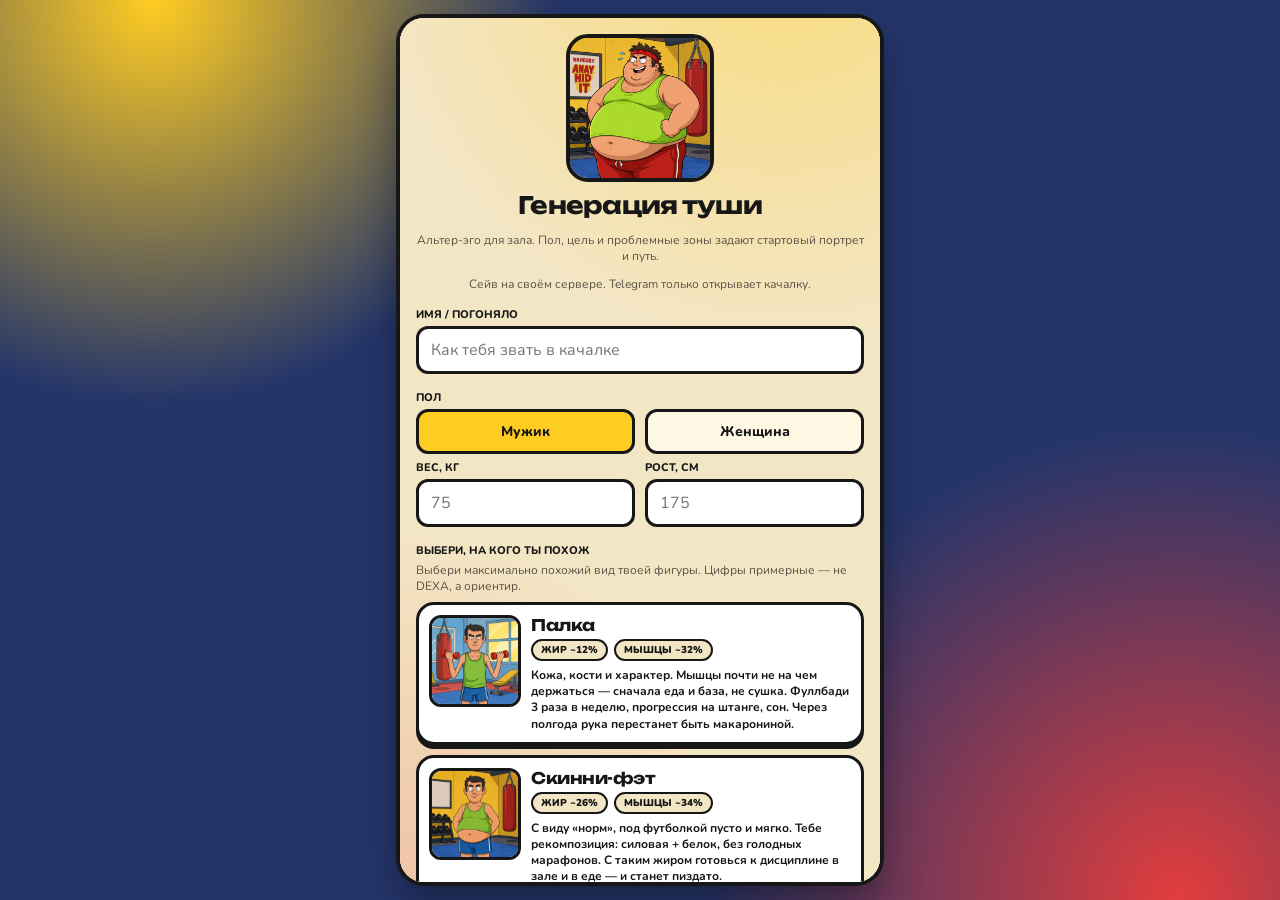
==== commit 7b98476e: "Move the Mini App and hero save onto our own Cloudflare backend." ====
--- a/index.html
+++ b/index.html
@@ -2,14 +2,38 @@
 <html lang="ru">
 <head>
   <meta charset="UTF-8" />
+  <script>
+  (function () {
+    var p = location.pathname || "";
+    if (p.length > 1 && p.charAt(p.length - 1) !== "/" && !/\.html$/i.test(p)) {
+      location.replace(p + "/" + (location.search || "") + (location.hash || ""));
+      return;
+    }
+    var base = "";
+    if (location.protocol !== "file:") {
+      if (/github\.io$/i.test(location.hostname)) base = "/gym-rpg/";
+      else {
+        base = p.replace(/[^/]+\.html$/i, "");
+        if (!base || base.charAt(base.length - 1) !== "/") base += "/";
+      }
+    }
+    window.GYM_BASE = base;
+    if (base) {
+      var el = document.createElement("base");
+      el.href = base;
+      document.head.appendChild(el);
+    }
+  })();
+  </script>
   <meta name="viewport" content="width=device-width, initial-scale=1, viewport-fit=cover, maximum-scale=1, interactive-widget=overlays-content" />
+  <meta http-equiv="Cache-Control" content="no-cache, no-store, must-revalidate" />
   <title>Gym RPG — Качалка</title>
   <meta name="theme-color" content="#ffcc22" />
   <script src="https://telegram.org/js/telegram-web-app.js"></script>
   <link rel="preconnect" href="https://fonts.googleapis.com" />
   <link rel="preconnect" href="https://fonts.gstatic.com" crossorigin />
   <link href="https://fonts.googleapis.com/css2?family=Nunito:wght@600;700;800;900&family=Unbounded:wght@700;800;900&display=swap" rel="stylesheet" />
-  <link rel="stylesheet" href="css/style.css?v=22" />
+  <link rel="stylesheet" href="css/style.css?v=50" />
 </head>
 <body>
 <div id="boot-veil" class="boot-veil">Грузим героя…</div>
@@ -274,8 +298,9 @@
   <button type="button" class="kb-veil" id="kb-veil" tabindex="-1" aria-label="Закрыть клавиатуру"></button>
 </div>
 
-<script src="js/data.js?v=12"></script>
-<script src="js/tg.js?v=4"></script>
-<script src="js/app.js?v=23"></script>
+<script src="js/data.js?v=50"></script>
+<script src="js/tg.js?v=50"></script>
+<script src="js/net.js?v=50"></script>
+<script src="js/app.js?v=50"></script>
 </body>
 </html>
